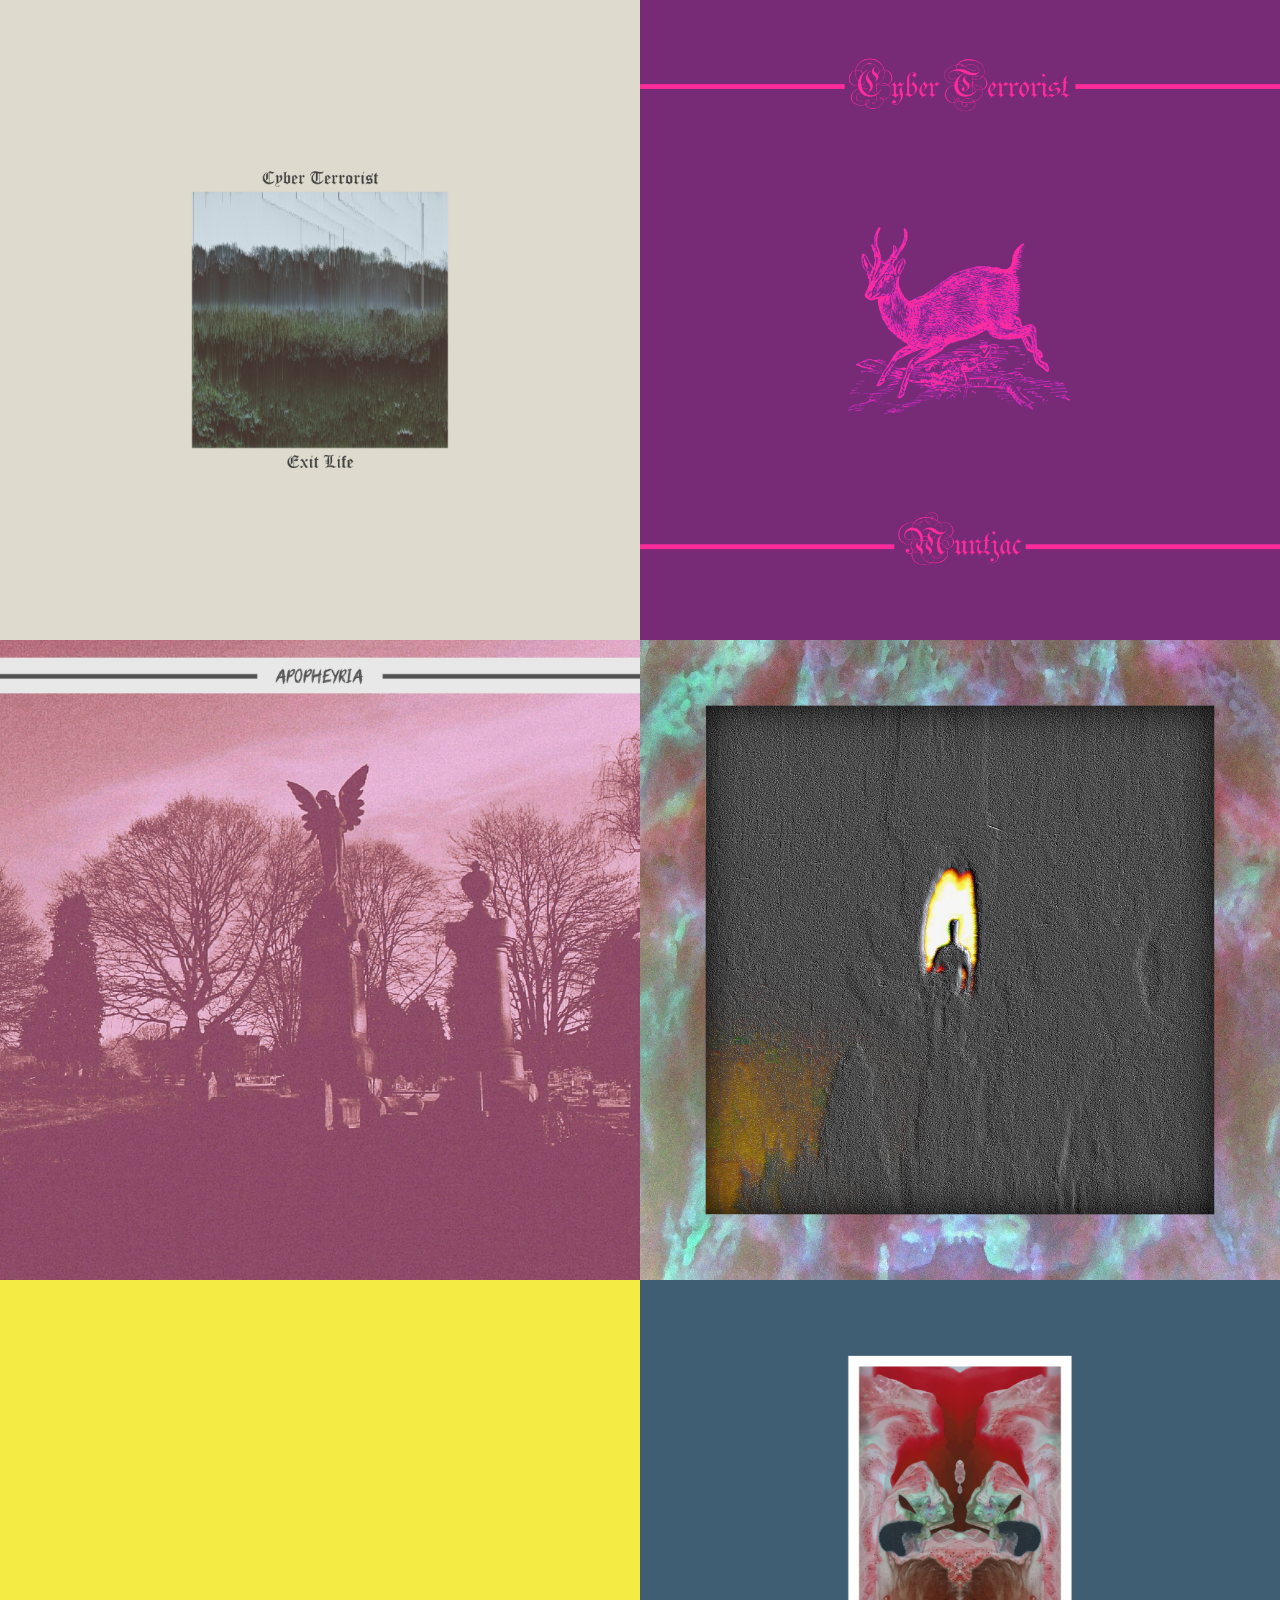
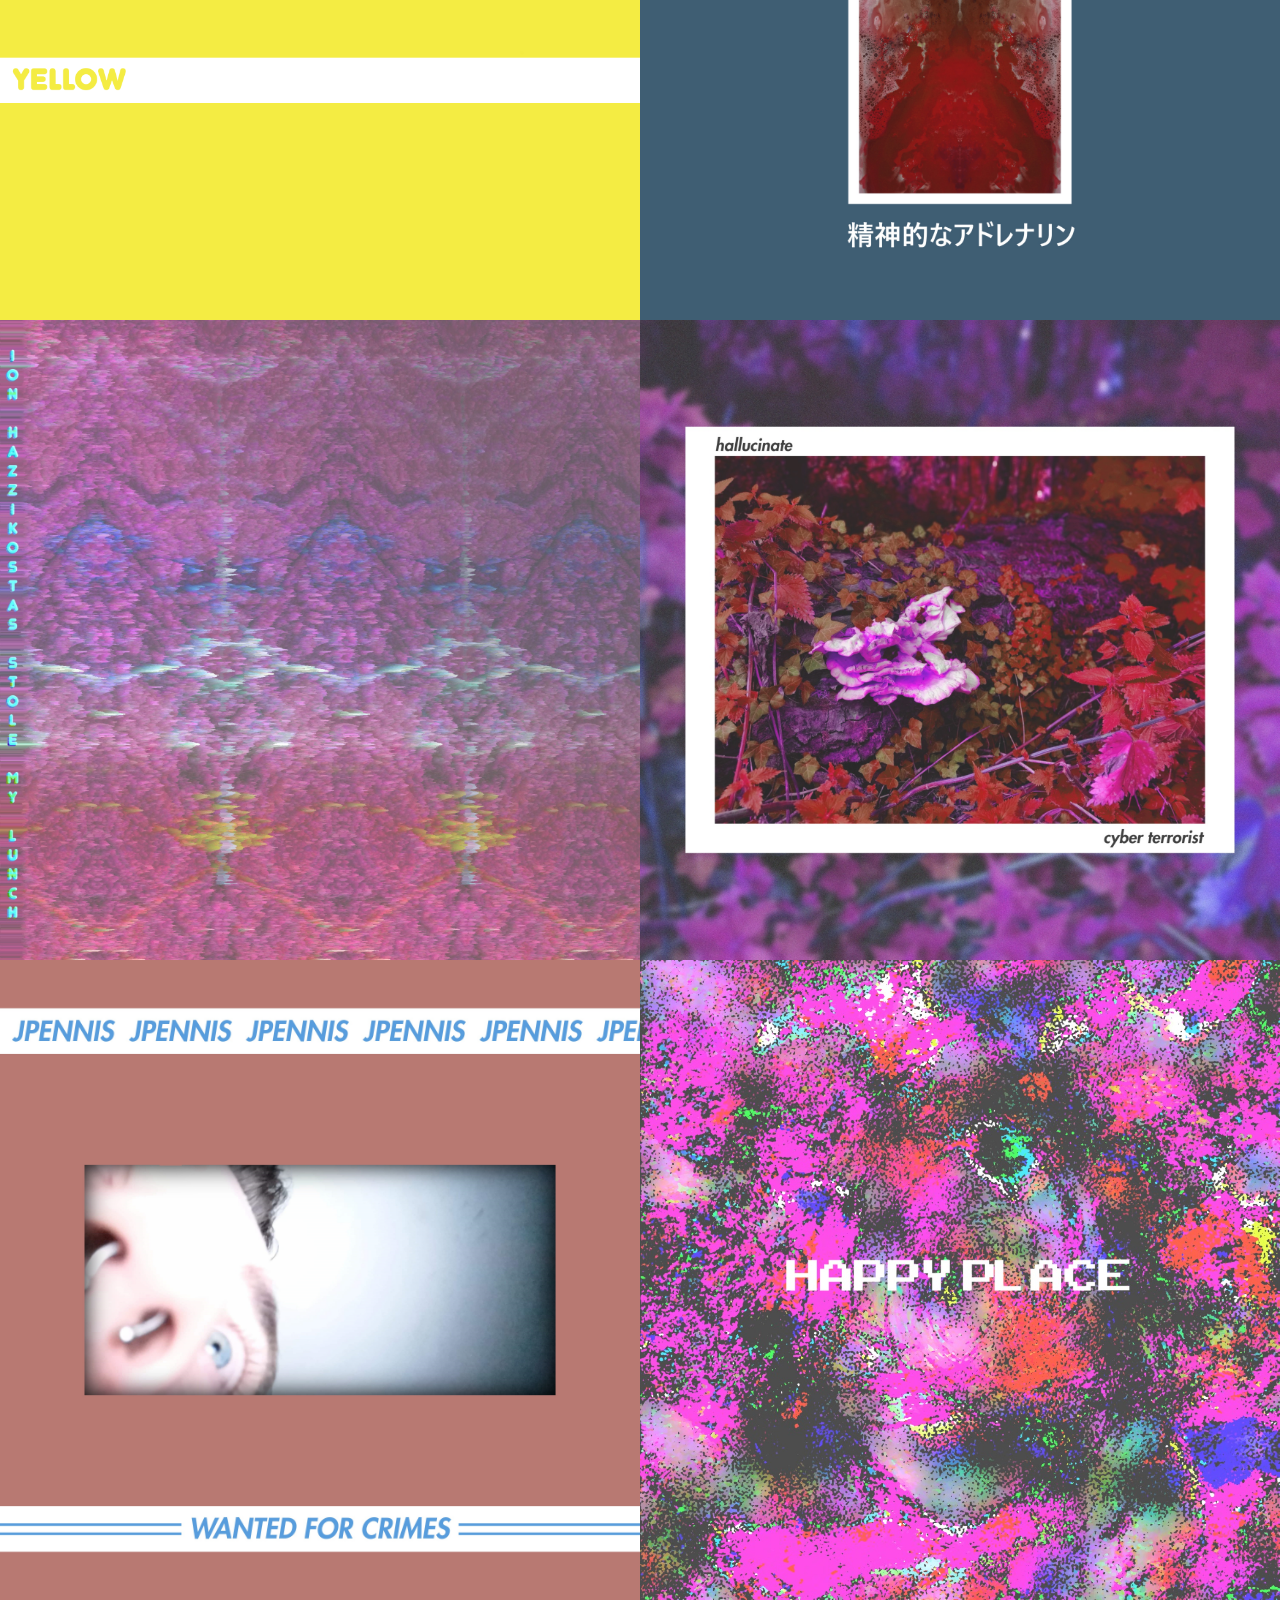
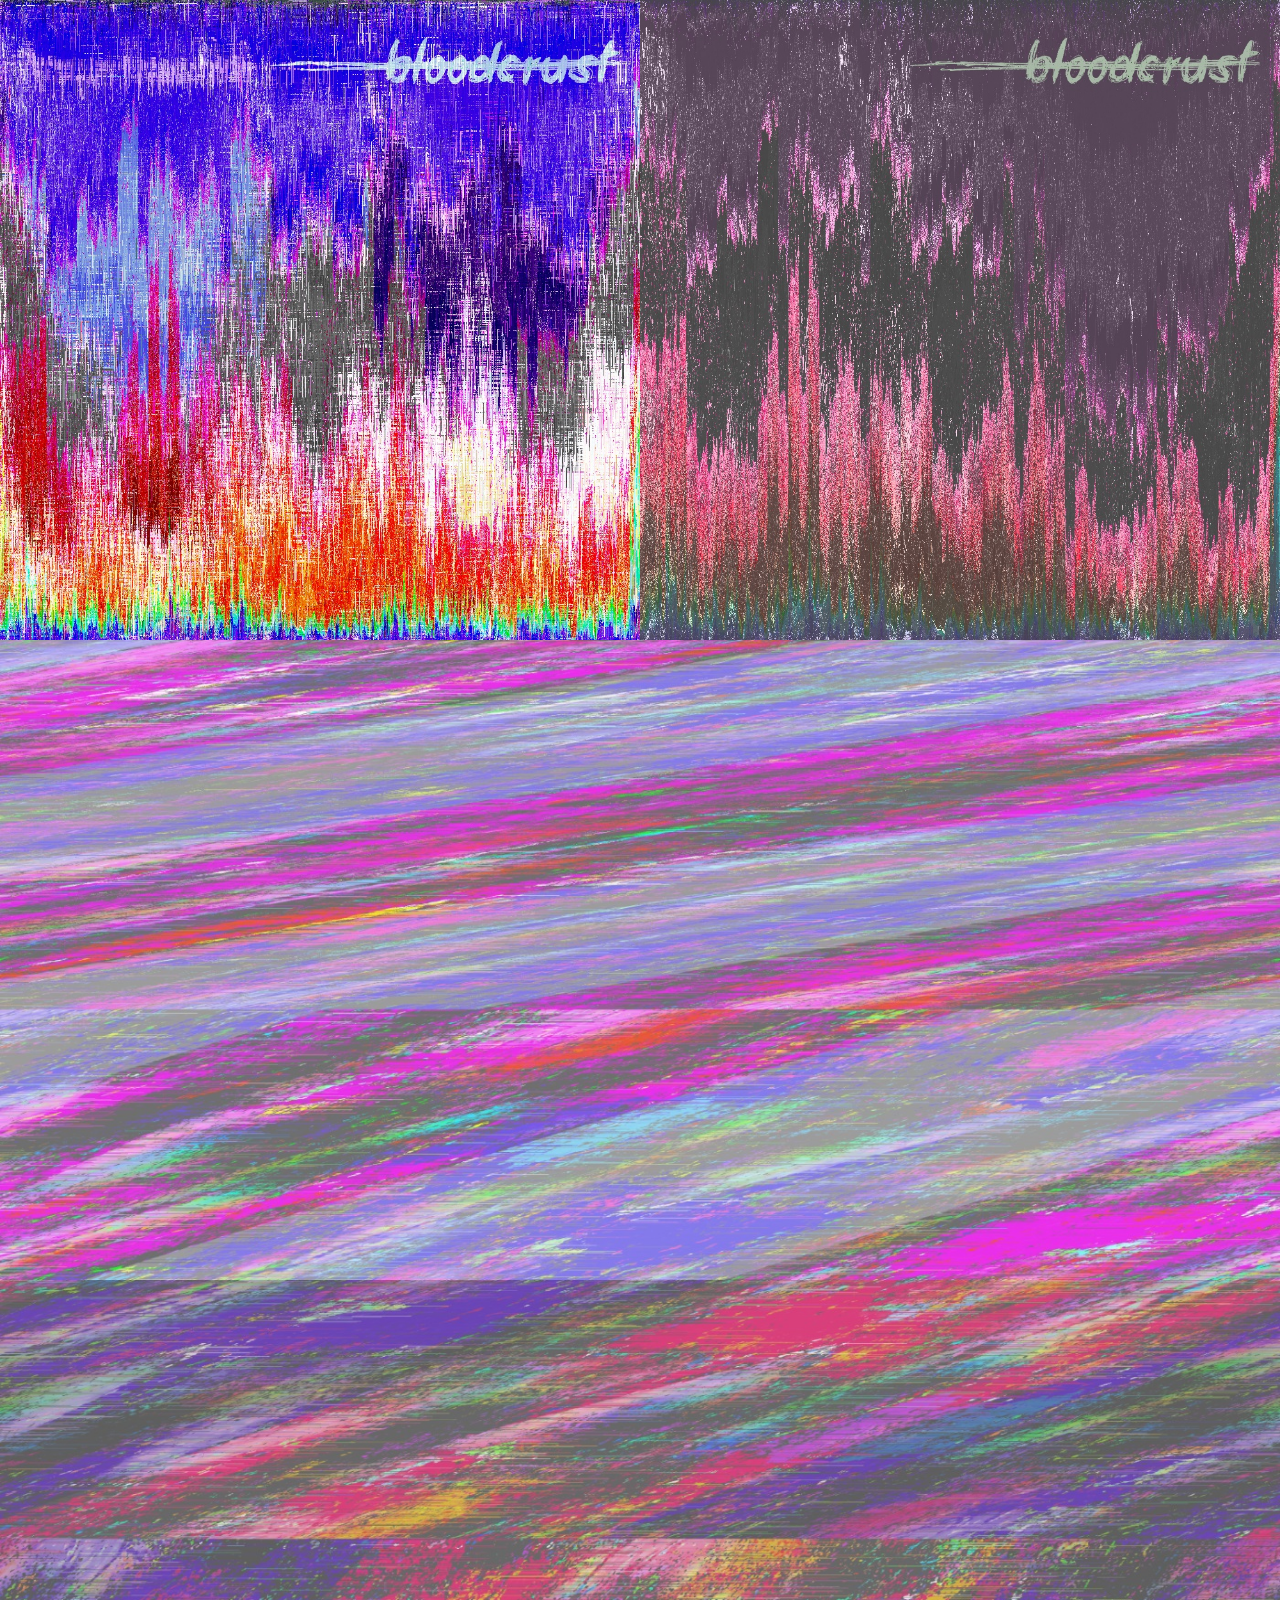
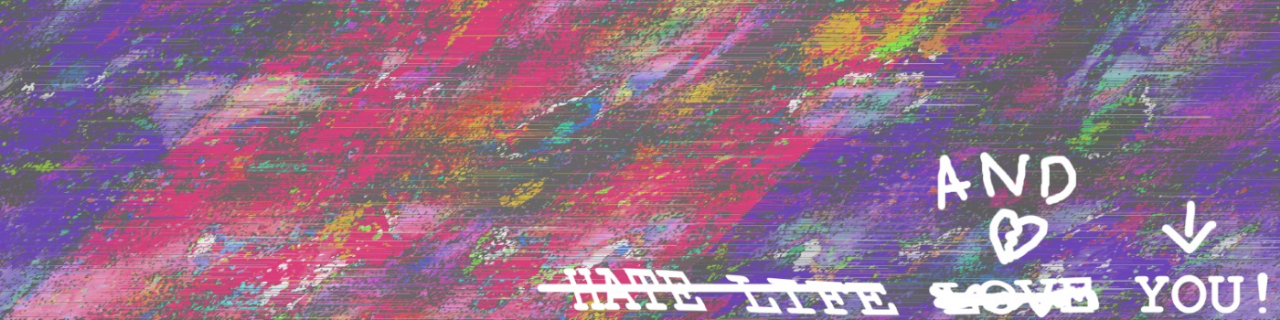
==== aa.html @ c5fa26d2 "Add files via upload" ====
﻿<html>
<head>
	<meta charset="UTF-8">
	<link rel="stylesheet" type="text/css" href="aa.css">
	<title>Art</title>
 <script src="https://ajax.googleapis.com/ajax/libs/jquery/3.2.1/jquery.min.js"></script>
<link rel="icon" type="image/png" href="favicon-32x32.png" sizes="32x32" />
<link rel="icon" type="image/png" href="favicon-16x16.png" sizes="16x16" />
</head>
<body>
 <table style="width:100%" cellpadding="0" cellspacing="0">
  <tr>
    <img id="aa" src="aa1.jpg">
    <img id="aa" src="aa2.png">
  </tr>
  <tr>
    <img id="aa" src="aa3.jpg">
    <img id="aa" src="aa4.jpg">
  </tr>
    <tr>
    <img id="aa" src="aa5.png">
    <img id="aa" src="aa6.jpg">
  </tr>
  <tr>
    <img id="aa" src="aa7.jpg">
    <img id="aa" src="aa8.jpg">
  </tr>
    <tr>
    <img id="aa" src="aa9.jpg">
    <img id="aa" src="aa10.jpg">
  </tr>
  <tr>
    <img id="aa" src="aa11.jpg">
    <img id="aa" src="aa12.jpg">
  </tr>
  <tr>
    <img id="aa2" src="aa13.jpg">
  </tr>
</table> 
</body>
</html>
---- aa.css ----
@import url('https://fonts.googleapis.com/css?family=Open+Sans:600,700');

body {
	background-color: #DA938F;
	margin: 0;
}

.floated_img
{
    width: 50%;
    float:left; /* add this */
}

.floated_img2
{
    overflow: hidden; /* if you don't want #second to wrap below #first */
}

.row1{
	width: 100%;
    overflow: hidden; 
}

#aa{
	width: 50%;
}

#aa2{
	width: 100%;
}
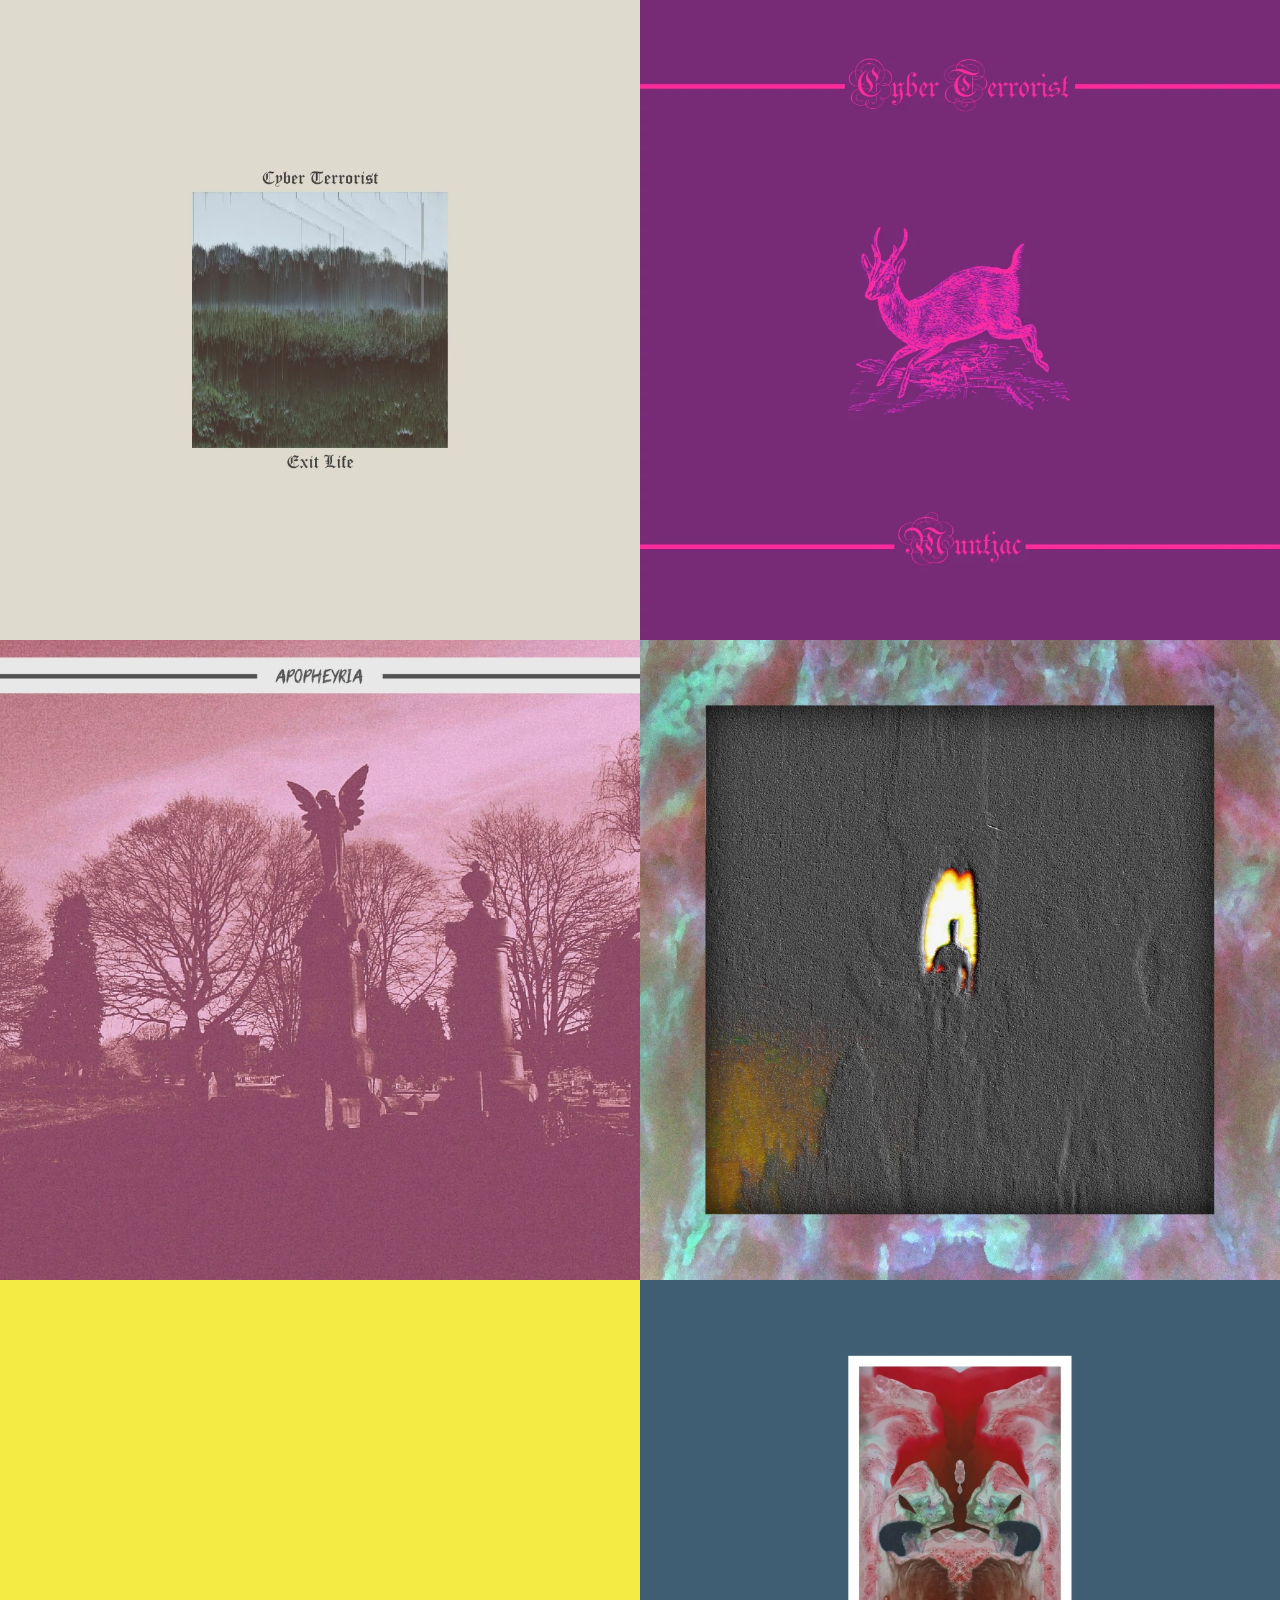
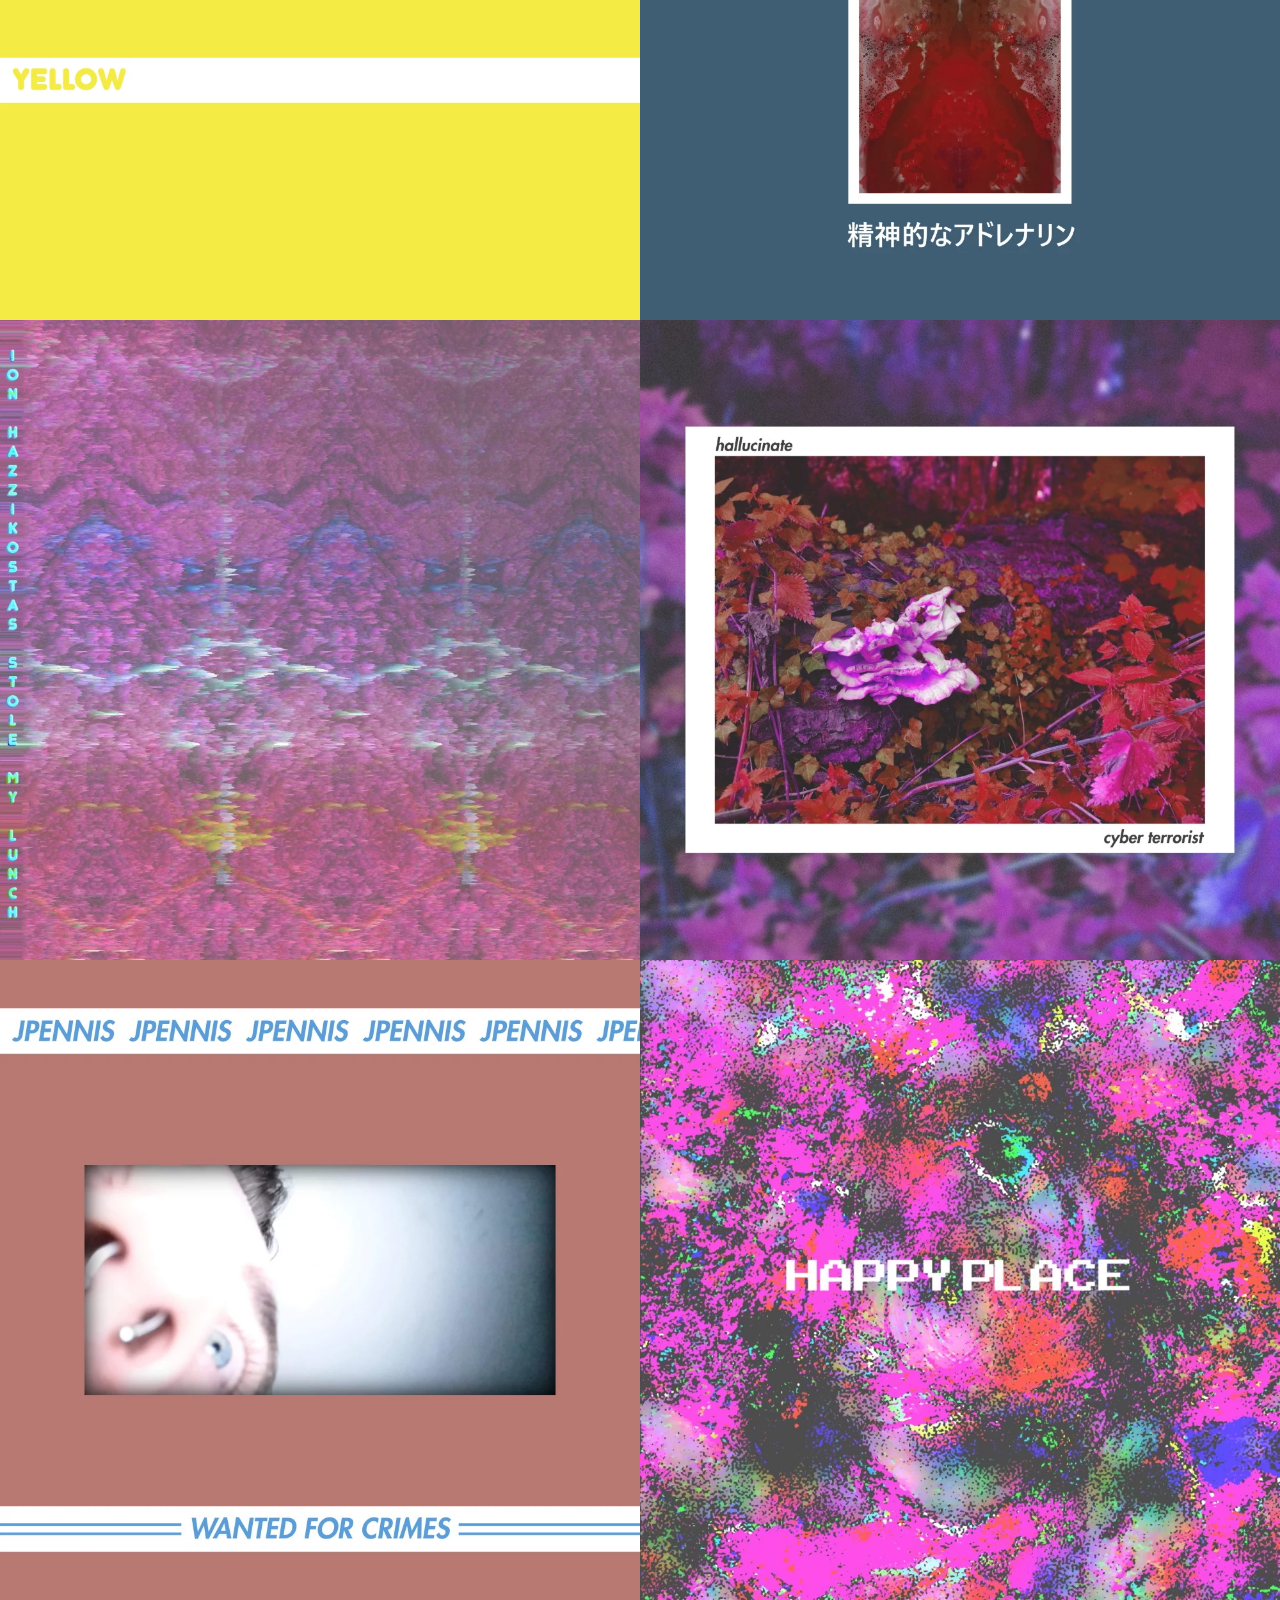
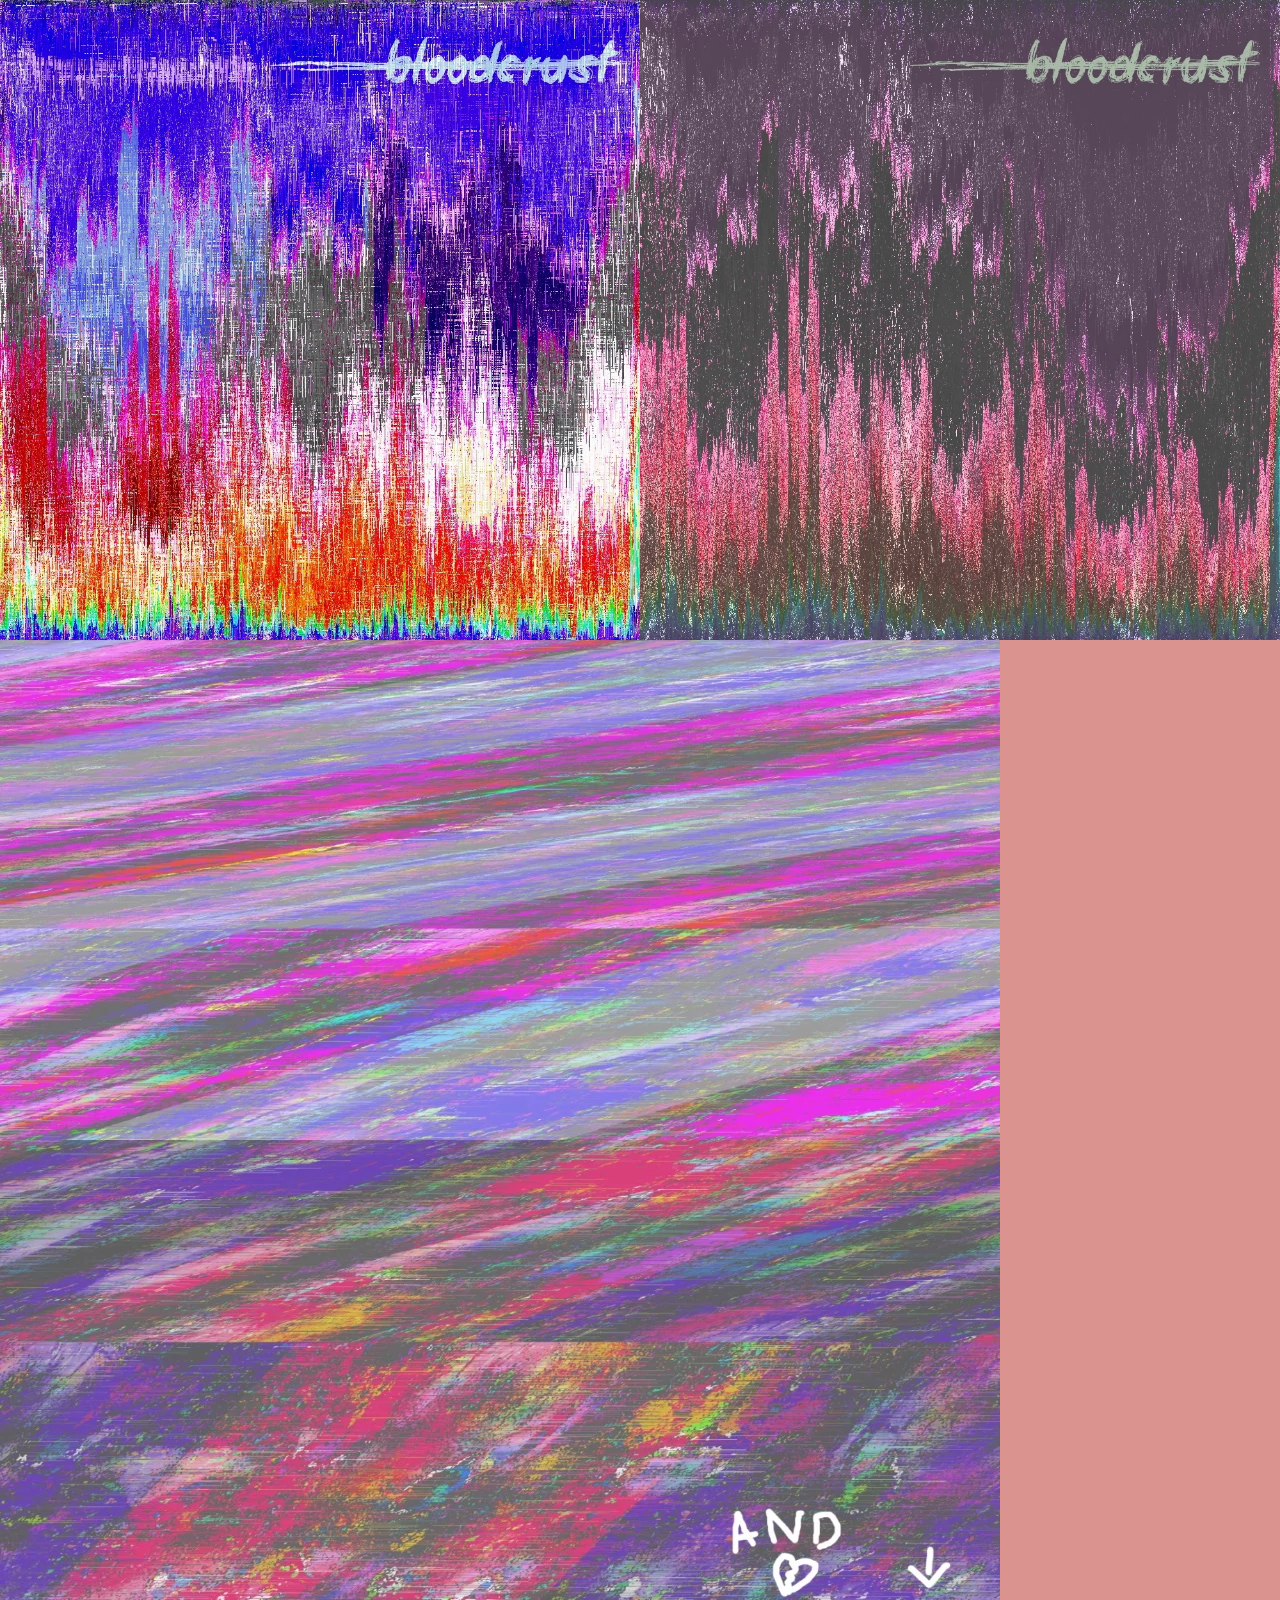
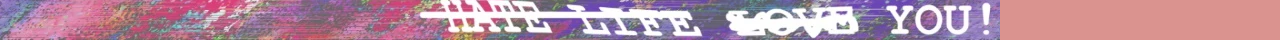
==== commit 033ddf3f: "Add files via upload" ====
--- a/aa.html
+++ b/aa.html
@@ -6,35 +6,37 @@
  <script src="https://ajax.googleapis.com/ajax/libs/jquery/3.2.1/jquery.min.js"></script>
 <link rel="icon" type="image/png" href="favicon-32x32.png" sizes="32x32" />
 <link rel="icon" type="image/png" href="favicon-16x16.png" sizes="16x16" />
+
+<script>
+function back() {
+ window.open("index.html", '_self');
+}
+
+</script>
+
 </head>
 <body>
  <table style="width:100%" cellpadding="0" cellspacing="0">
   <tr>
-    <img id="aa" src="aa1.jpg">
-    <img id="aa" src="aa2.png">
+    <button onclick="back()"><img id="aa" src="aa1.webp"><img id="aa" src="aa2.webp"></button>
   </tr>
   <tr>
-    <img id="aa" src="aa3.jpg">
-    <img id="aa" src="aa4.jpg">
+    <button onclick="back()"><img id="aa" src="aa3.webp"><img id="aa" src="aa4.webp"></button>
   </tr>
     <tr>
-    <img id="aa" src="aa5.png">
-    <img id="aa" src="aa6.jpg">
+    <button onclick="back()"><img id="aa" src="aa5.webp"><img id="aa" src="aa6.webp"></button>
   </tr>
   <tr>
-    <img id="aa" src="aa7.jpg">
-    <img id="aa" src="aa8.jpg">
+    <button onclick="back()"><img id="aa" src="aa7.webp"><img id="aa" src="aa8.webp"></button>
   </tr>
     <tr>
-    <img id="aa" src="aa9.jpg">
-    <img id="aa" src="aa10.jpg">
+    <button onclick="back()"><img id="aa" src="aa9.webp"><img id="aa" src="aa10.webp"></button>
   </tr>
   <tr>
-    <img id="aa" src="aa11.jpg">
-    <img id="aa" src="aa12.jpg">
+    <button onclick="back()"><img id="aa" src="aa11.webp"><img id="aa" src="aa12.webp"></button>
   </tr>
   <tr>
-    <img id="aa2" src="aa13.jpg">
+    <button onclick="back()"><img id="aa2" src="aa13.webp"></button>
   </tr>
 </table> 
 </body>
--- a/aa.css
+++ b/aa.css
@@ -29,4 +29,8 @@
 	width: 100%;
 }
 
-	+	button{
+ padding: 0;
+border: none;
+background: none;
+}
